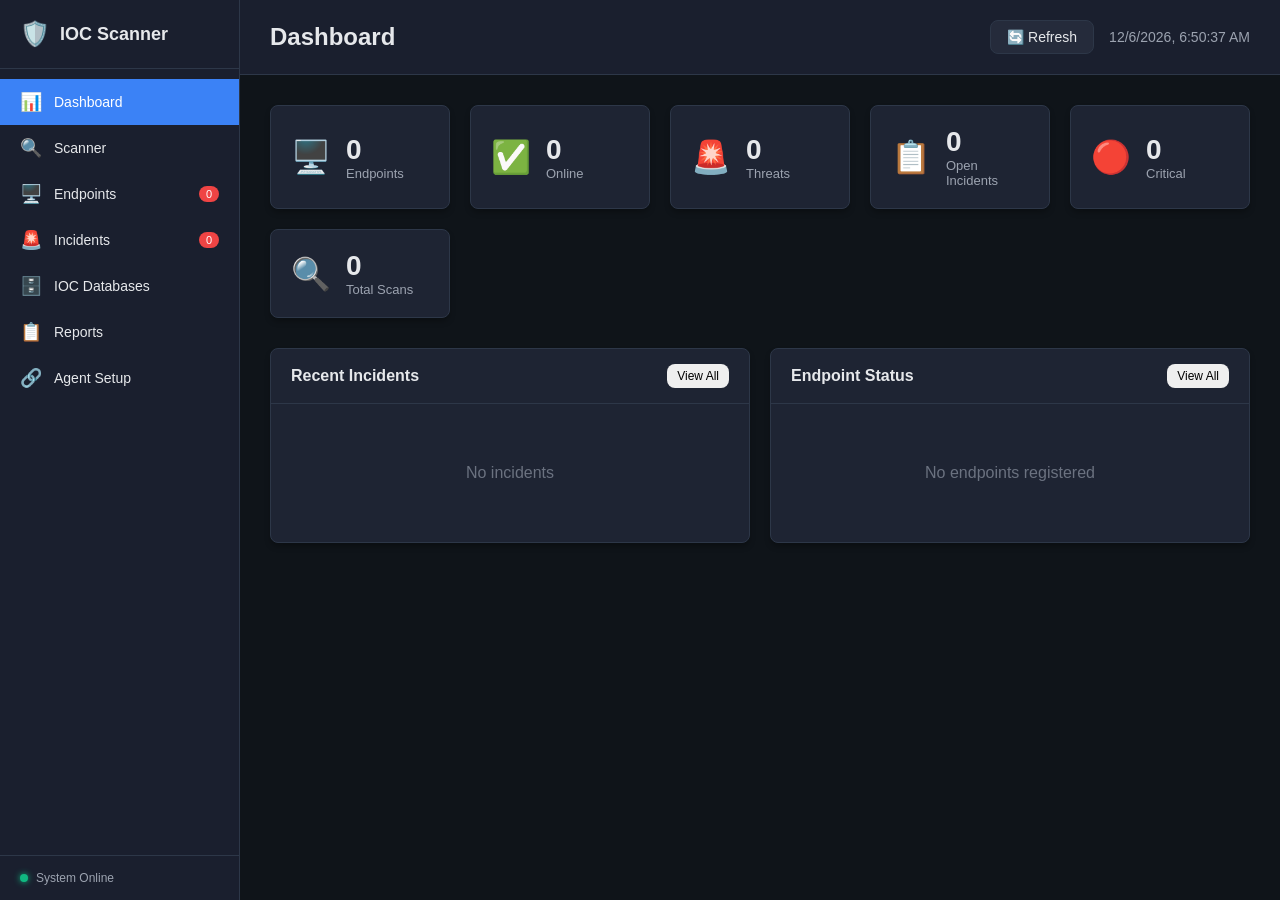
==== index.html @ 297e9d82 "Initial commit: Threat Intelligence & IOC Scanner Platform Features: - C-based IOC scanner with SHA-" ====
<!DOCTYPE html>
<html lang="en">
<head>
    <meta charset="UTF-8">
    <meta name="viewport" content="width=device-width, initial-scale=1.0">
    <title>IOC Scanner - Threat Intelligence Platform</title>
    <link rel="stylesheet" href="/style.css">
</head>
<body>
    <div class="app">
        <!-- Sidebar -->
        <nav class="sidebar">
            <div class="logo">
                <span class="logo-icon">🛡️</span>
                <span class="logo-text">IOC Scanner</span>
            </div>
            <ul class="nav-menu">
                <li class="nav-item active" data-page="dashboard">
                    <span class="nav-icon">📊</span>
                    <span class="nav-label">Dashboard</span>
                </li>
                <li class="nav-item" data-page="scanner">
                    <span class="nav-icon">🔍</span>
                    <span class="nav-label">Scanner</span>
                </li>
                <li class="nav-item" data-page="inventory">
                    <span class="nav-icon">🖥️</span>
                    <span class="nav-label">Endpoints</span>
                    <span class="nav-badge" id="endpoint-count">0</span>
                </li>
                <li class="nav-item" data-page="incidents">
                    <span class="nav-icon">🚨</span>
                    <span class="nav-label">Incidents</span>
                    <span class="nav-badge" id="incident-count">0</span>
                </li>
                <li class="nav-item" data-page="databases">
                    <span class="nav-icon">🗄️</span>
                    <span class="nav-label">IOC Databases</span>
                </li>
                <li class="nav-item" data-page="reports">
                    <span class="nav-icon">📋</span>
                    <span class="nav-label">Reports</span>
                </li>
                <li class="nav-item" data-page="agents">
                    <span class="nav-icon">🔗</span>
                    <span class="nav-label">Agent Setup</span>
                </li>
            </ul>
            <div class="sidebar-footer">
                <div class="status-indicator">
                    <span class="status-dot online"></span>
                    <span>System Online</span>
                </div>
            </div>
        </nav>

        <!-- Main Content -->
        <main class="main-content">
            <!-- Header -->
            <header class="header">
                <h1 class="page-title" id="page-title">Dashboard</h1>
                <div class="header-actions">
                    <button class="btn btn-secondary" id="refresh-btn">🔄 Refresh</button>
                    <span class="header-time" id="header-time"></span>
                </div>
            </header>

            <!-- Dashboard Page -->
            <div class="page active" id="page-dashboard">
                <div class="stats-grid">
                    <div class="stat-card">
                        <div class="stat-icon">🖥️</div>
                        <div class="stat-info">
                            <span class="stat-value" id="stat-endpoints">0</span>
                            <span class="stat-label">Endpoints</span>
                        </div>
                    </div>
                    <div class="stat-card">
                        <div class="stat-icon">✅</div>
                        <div class="stat-info">
                            <span class="stat-value" id="stat-online">0</span>
                            <span class="stat-label">Online</span>
                        </div>
                    </div>
                    <div class="stat-card">
                        <div class="stat-icon">🚨</div>
                        <div class="stat-info">
                            <span class="stat-value" id="stat-threats">0</span>
                            <span class="stat-label">Threats</span>
                        </div>
                    </div>
                    <div class="stat-card">
                        <div class="stat-icon">📋</div>
                        <div class="stat-info">
                            <span class="stat-value" id="stat-incidents">0</span>
                            <span class="stat-label">Open Incidents</span>
                        </div>
                    </div>
                    <div class="stat-card">
                        <div class="stat-icon">🔴</div>
                        <div class="stat-info">
                            <span class="stat-value" id="stat-critical">0</span>
                            <span class="stat-label">Critical</span>
                        </div>
                    </div>
                    <div class="stat-card">
                        <div class="stat-icon">🔍</div>
                        <div class="stat-info">
                            <span class="stat-value" id="stat-scans">0</span>
                            <span class="stat-label">Total Scans</span>
                        </div>
                    </div>
                </div>

                <div class="dashboard-grid">
                    <div class="card">
                        <div class="card-header">
                            <h3>Recent Incidents</h3>
                            <button class="btn btn-sm" onclick="showPage('incidents'); loadIncidents();">View All</button>
                        </div>
                        <div class="card-body" id="recent-incidents">
                            <div class="empty-state">No incidents</div>
                        </div>
                    </div>
                    <div class="card">
                        <div class="card-header">
                            <h3>Endpoint Status</h3>
                            <button class="btn btn-sm" onclick="showPage('inventory')">View All</button>
                        </div>
                        <div class="card-body" id="endpoint-status">
                            <div class="empty-state">No endpoints registered</div>
                        </div>
                    </div>
                </div>
            </div>

            <!-- Scanner Page -->
            <div class="page" id="page-scanner">
                <div class="scan-container">
                    <div class="card">
                        <div class="card-header">
                            <h3>Scan Control</h3>
                        </div>
                        <div class="card-body">
                            <div class="form-group">
                                <label>Target Path</label>
                                <input type="text" id="scan-path" value="/" placeholder="Enter path to scan">
                            </div>
                            <div class="form-group">
                                <label>Endpoint (optional)</label>
                                <select id="scan-agent">
                                    <option value="">Local Machine</option>
                                </select>
                            </div>
                            <div class="form-group">
                                <label>Scan Mode</label>
                                <select id="scan-mode">
                                    <option value="full">Full Scan (with hash matching)</option>
                                    <option value="quick">Quick Scan (skip hashes)</option>
                                </select>
                            </div>
                            <div class="scan-actions">
                                <button class="btn btn-primary" id="start-scan-btn" onclick="startScan()">
                                    ▶ Start Scan
                                </button>
                                <button class="btn btn-danger" id="stop-scan-btn" onclick="stopScan()" disabled>
                                    ⏹ Stop
                                </button>
                            </div>
                        </div>
                    </div>

                    <div class="card">
                        <div class="card-header">
                            <h3>Scan Progress</h3>
                            <span class="scan-status" id="scan-status">Idle</span>
                        </div>
                        <div class="card-body">
                            <div class="progress-container">
                                <div class="progress-bar" id="scan-progress"></div>
                            </div>
                            <div class="scan-stats">
                                <div class="scan-stat">
                                    <span class="scan-stat-value" id="scan-files">0</span>
                                    <span class="scan-stat-label">Files Scanned</span>
                                </div>
                                <div class="scan-stat">
                                    <span class="scan-stat-value" id="scan-dirs">0</span>
                                    <span class="scan-stat-label">Directories</span>
                                </div>
                                <div class="scan-stat">
                                    <span class="scan-stat-value" id="scan-threats">0</span>
                                    <span class="scan-stat-label">Threats</span>
                                </div>
                                <div class="scan-stat">
                                    <span class="scan-stat-value" id="scan-errors">0</span>
                                    <span class="scan-stat-label">Errors</span>
                                </div>
                            </div>
                            <div class="current-file">
                                <span class="current-file-label">Currently scanning:</span>
                                <span class="current-file-path" id="current-file">-</span>
                            </div>
                        </div>
                    </div>

                    <div class="card card-full">
                        <div class="card-header">
                            <h3>Detected Threats</h3>
                        </div>
                        <div class="card-body">
                            <div class="threats-list" id="threats-list">
                                <div class="empty-state">No threats detected</div>
                            </div>
                        </div>
                    </div>

                    <div class="card card-full">
                        <div class="card-header">
                            <h3>Scan Log</h3>
                        </div>
                        <div class="card-body">
                            <div class="scan-log" id="scan-log">
                                <div class="log-entry log-info">Ready to scan</div>
                            </div>
                        </div>
                    </div>
                </div>
            </div>

            <!-- Inventory Page -->
            <div class="page" id="page-inventory">
                <div class="card">
                    <div class="card-header">
                        <h3>Endpoint Inventory</h3>
                        <button class="btn btn-secondary" onclick="refreshInventory()">🔄 Refresh</button>
                    </div>
                    <div class="card-body">
                        <div class="table-container">
                            <table class="data-table" id="inventory-table">
                                <thead>
                                    <tr>
                                        <th>ID</th>
                                        <th>Hostname</th>
                                        <th>IP Address</th>
                                        <th>OS</th>
                                        <th>Status</th>
                                        <th>Last Seen</th>
                                        <th>Scans</th>
                                        <th>Threats</th>
                                        <th>Actions</th>
                                    </tr>
                                </thead>
                                <tbody id="inventory-body">
                                    <tr><td colspan="9" class="empty-state">No endpoints registered</td></tr>
                                </tbody>
                            </table>
                        </div>
                    </div>
                </div>
            </div>

            <!-- Incidents Page -->
            <div class="page" id="page-incidents">
                <div class="card">
                    <div class="card-header">
                        <h3>Incidents & Alarms</h3>
                        <div class="header-actions">
                            <select id="incident-filter" onchange="filterIncidents()">
                                <option value="all">All</option>
                                <option value="open">Open</option>
                                <option value="critical">Critical</option>
                                <option value="high">High</option>
                                <option value="resolved">Resolved</option>
                            </select>
                        </div>
                    </div>
                    <div class="card-body">
                        <div class="table-container">
                            <table class="data-table" id="incidents-table">
                                <thead>
                                    <tr>
                                        <th>ID</th>
                                        <th>Time</th>
                                        <th>Severity</th>
                                        <th>Title</th>
                                        <th>Source</th>
                                        <th>Type</th>
                                        <th>Status</th>
                                        <th>Actions</th>
                                    </tr>
                                </thead>
                                <tbody id="incidents-body">
                                    <tr><td colspan="8" class="empty-state">No incidents</td></tr>
                                </tbody>
                            </table>
                        </div>
                    </div>
                </div>
            </div>

            <!-- Databases Page -->
            <div class="page" id="page-databases">
                <div class="card">
                    <div class="card-header">
                        <h3>IOC Databases</h3>
                        <button class="btn btn-primary" onclick="showAddDatabase()">+ Add Database</button>
                    </div>
                    <div class="card-body">
                        <div class="table-container">
                            <table class="data-table">
                                <thead>
                                    <tr>
                                        <th>Name</th>
                                        <th>Entries</th>
                                        <th>Size</th>
                                        <th>Actions</th>
                                    </tr>
                                </thead>
                                <tbody id="databases-body">
                                    <tr><td colspan="4" class="empty-state">No databases</td></tr>
                                </tbody>
                            </table>
                        </div>
                    </div>
                </div>
            </div>

            <!-- Reports Page -->
            <div class="page" id="page-reports">
                <div class="card">
                    <div class="card-header">
                        <h3>Scan Reports</h3>
                    </div>
                    <div class="card-body">
                        <div class="table-container">
                            <table class="data-table">
                                <thead>
                                    <tr>
                                        <th>Name</th>
                                        <th>Size</th>
                                        <th>Modified</th>
                                        <th>Actions</th>
                                    </tr>
                                </thead>
                                <tbody id="reports-body">
                                    <tr><td colspan="4" class="empty-state">No reports</td></tr>
                                </tbody>
                            </table>
                        </div>
                    </div>
                </div>
            </div>

            <!-- Agent Setup Page -->
            <div class="page" id="page-agents">
                <div class="card">
                    <div class="card-header">
                        <h3>Agent Deployment</h3>
                    </div>
                    <div class="card-body">
                        <p>Deploy the agent on remote servers to enable centralized scanning and monitoring.</p>
                        <div class="agent-install">
                            <h4>Quick Install (one-liner)</h4>
                            <div class="code-block">
                                <code id="agent-install-curl">curl -sL http://YOUR_SERVER:8443/api/agent/script | sudo bash -s run</code>
                                <button class="btn btn-sm" onclick="copyAgentCode()">📋 Copy</button>
                            </div>
                            <h4>Manual Install</h4>
                            <div class="code-block">
                                <code>wget http://YOUR_SERVER:8443/api/agent/script -O ioc_agent.sh
chmod +x ioc_agent.sh
sudo ./ioc_agent.sh register
sudo ./ioc_agent.sh run &</code>
                            </div>
                            <h4>Environment Variables</h4>
                            <ul>
                                <li><code>SERVER_URL</code> - URL of this platform server</code></li>
                                <li><code>SCAN_DIR</code> - Directory to scan (default: /)</li>
                            </ul>
                        </div>
                    </div>
                </div>
            </div>
        </main>
    </div>

    <!-- Incident Detail Modal -->
    <div class="modal" id="incident-modal">
        <div class="modal-content">
            <div class="modal-header">
                <h3 id="modal-title">Incident Detail</h3>
                <button class="modal-close" onclick="closeModal()">&times;</button>
            </div>
            <div class="modal-body" id="modal-body"></div>
            <div class="modal-footer">
                <button class="btn btn-secondary" onclick="closeModal()">Close</button>
                <button class="btn btn-primary" id="modal-resolve-btn" onclick="resolveIncident()">Mark Resolved</button>
            </div>
        </div>
    </div>

    <script src="/app.js"></script>
</body>
</html>
---- style.css ----
/* IOC Scanner - Threat Intelligence Platform Styles */
:root {
    --bg-primary: #0f1419;
    --bg-secondary: #1a1f2e;
    --bg-tertiary: #252b3b;
    --bg-card: #1e2433;
    --text-primary: #e6e8eb;
    --text-secondary: #9ca3b0;
    --text-muted: #6b7280;
    --accent-primary: #3b82f6;
    --accent-success: #10b981;
    --accent-warning: #f59e0b;
    --accent-danger: #ef4444;
    --accent-info: #6366f1;
    --border-color: #2d3748;
    --shadow: 0 4px 6px -1px rgba(0, 0, 0, 0.3);
    --radius: 8px;
}

* {
    margin: 0;
    padding: 0;
    box-sizing: border-box;
}

body {
    font-family: -apple-system, BlinkMacSystemFont, 'Segoe UI', Roboto, sans-serif;
    background: var(--bg-primary);
    color: var(--text-primary);
    min-height: 100vh;
}

.app {
    display: flex;
    min-height: 100vh;
}

/* Sidebar */
.sidebar {
    width: 240px;
    background: var(--bg-secondary);
    border-right: 1px solid var(--border-color);
    display: flex;
    flex-direction: column;
    position: fixed;
    height: 100vh;
    z-index: 100;
}

.logo {
    padding: 20px;
    display: flex;
    align-items: center;
    gap: 10px;
    border-bottom: 1px solid var(--border-color);
}

.logo-icon {
    font-size: 24px;
}

.logo-text {
    font-size: 18px;
    font-weight: 700;
    color: var(--text-primary);
}

.nav-menu {
    list-style: none;
    padding: 10px 0;
    flex: 1;
}

.nav-item {
    display: flex;
    align-items: center;
    gap: 12px;
    padding: 12px 20px;
    cursor: pointer;
    transition: background 0.2s;
    position: relative;
}

.nav-item:hover {
    background: var(--bg-tertiary);
}

.nav-item.active {
    background: var(--accent-primary);
    color: white;
}

.nav-icon {
    font-size: 18px;
}

.nav-label {
    flex: 1;
    font-size: 14px;
    font-weight: 500;
}

.nav-badge {
    background: var(--accent-danger);
    color: white;
    font-size: 11px;
    padding: 2px 6px;
    border-radius: 10px;
    min-width: 20px;
    text-align: center;
}

.nav-item.active .nav-badge {
    background: rgba(255,255,255,0.3);
}

.sidebar-footer {
    padding: 15px 20px;
    border-top: 1px solid var(--border-color);
}

.status-indicator {
    display: flex;
    align-items: center;
    gap: 8px;
    font-size: 12px;
    color: var(--text-secondary);
}

.status-dot {
    width: 8px;
    height: 8px;
    border-radius: 50%;
}

.status-dot.online {
    background: var(--accent-success);
    box-shadow: 0 0 6px var(--accent-success);
}

.status-dot.offline {
    background: var(--accent-danger);
}

/* Main Content */
.main-content {
    flex: 1;
    margin-left: 240px;
    display: flex;
    flex-direction: column;
}

.header {
    padding: 20px 30px;
    border-bottom: 1px solid var(--border-color);
    display: flex;
    align-items: center;
    justify-content: space-between;
    background: var(--bg-secondary);
}

.page-title {
    font-size: 24px;
    font-weight: 600;
}

.header-actions {
    display: flex;
    align-items: center;
    gap: 15px;
}

.header-time {
    color: var(--text-secondary);
    font-size: 14px;
}

/* Pages */
.page {
    display: none;
    padding: 30px;
    flex: 1;
}

.page.active {
    display: block;
}

/* Cards */
.card {
    background: var(--bg-card);
    border: 1px solid var(--border-color);
    border-radius: var(--radius);
    margin-bottom: 20px;
    box-shadow: var(--shadow);
}

.card-full {
    grid-column: 1 / -1;
}

.card-header {
    padding: 15px 20px;
    border-bottom: 1px solid var(--border-color);
    display: flex;
    align-items: center;
    justify-content: space-between;
}

.card-header h3 {
    font-size: 16px;
    font-weight: 600;
}

.card-body {
    padding: 20px;
}

/* Stats Grid */
.stats-grid {
    display: grid;
    grid-template-columns: repeat(auto-fit, minmax(180px, 1fr));
    gap: 20px;
    margin-bottom: 30px;
}

.stat-card {
    background: var(--bg-card);
    border: 1px solid var(--border-color);
    border-radius: var(--radius);
    padding: 20px;
    display: flex;
    align-items: center;
    gap: 15px;
    box-shadow: var(--shadow);
}

.stat-icon {
    font-size: 32px;
}

.stat-info {
    display: flex;
    flex-direction: column;
}

.stat-value {
    font-size: 28px;
    font-weight: 700;
}

.stat-label {
    font-size: 13px;
    color: var(--text-secondary);
}

/* Dashboard Grid */
.dashboard-grid {
    display: grid;
    grid-template-columns: 1fr 1fr;
    gap: 20px;
}

/* Scan Page */
.scan-container {
    max-width: 1000px;
}

.scan-actions {
    display: flex;
    gap: 10px;
    margin-top: 20px;
}

.scan-status {
    padding: 4px 12px;
    border-radius: 20px;
    font-size: 12px;
    font-weight: 500;
    background: var(--bg-tertiary);
}

.scan-status.scanning {
    background: var(--accent-warning);
    color: #000;
}

.scan-status.completed {
    background: var(--accent-success);
}

.scan-status.error {
    background: var(--accent-danger);
}

/* Progress Bar */
.progress-container {
    height: 8px;
    background: var(--bg-tertiary);
    border-radius: 4px;
    overflow: hidden;
    margin-bottom: 20px;
}

.progress-bar {
    height: 100%;
    background: linear-gradient(90deg, var(--accent-primary), var(--accent-info));
    width: 0%;
    transition: width 0.3s ease;
    border-radius: 4px;
}

.scan-stats {
    display: grid;
    grid-template-columns: repeat(4, 1fr);
    gap: 15px;
    margin-bottom: 20px;
}

.scan-stat {
    text-align: center;
    padding: 15px;
    background: var(--bg-tertiary);
    border-radius: var(--radius);
}

.scan-stat-value {
    display: block;
    font-size: 24px;
    font-weight: 700;
    color: var(--accent-primary);
}

.scan-stat-label {
    font-size: 12px;
    color: var(--text-secondary);
}

.current-file {
    padding: 10px 15px;
    background: var(--bg-tertiary);
    border-radius: var(--radius);
    font-size: 13px;
}

.current-file-label {
    color: var(--text-secondary);
}

.current-file-path {
    color: var(--accent-primary);
    font-family: monospace;
    word-break: break-all;
}

/* Threats List */
.threats-list {
    max-height: 400px;
    overflow-y: auto;
}

.threat-item {
    padding: 15px;
    border: 1px solid var(--border-color);
    border-radius: var(--radius);
    margin-bottom: 10px;
    background: rgba(239, 68, 68, 0.05);
    border-left: 3px solid var(--accent-danger);
}

.threat-file {
    font-family: monospace;
    font-size: 13px;
    color: var(--text-primary);
    margin-bottom: 5px;
}

.threat-meta {
    display: flex;
    gap: 15px;
    font-size: 12px;
    color: var(--text-secondary);
}

.threat-family {
    color: var(--accent-warning);
    font-weight: 600;
}

/* Scan Log */
.scan-log {
    max-height: 300px;
    overflow-y: auto;
    font-family: monospace;
    font-size: 12px;
    background: var(--bg-primary);
    padding: 15px;
    border-radius: var(--radius);
}

.log-entry {
    padding: 2px 0;
    border-bottom: 1px solid rgba(255,255,255,0.05);
}

.log-info { color: var(--accent-info); }
.log-success { color: var(--accent-success); }
.log-warning { color: var(--accent-warning); }
.log-error { color: var(--accent-danger); }
.log-threat { color: var(--accent-danger); font-weight: bold; }

/* Buttons */
.btn {
    padding: 8px 16px;
    border: none;
    border-radius: var(--radius);
    cursor: pointer;
    font-size: 14px;
    font-weight: 500;
    transition: all 0.2s;
    display: inline-flex;
    align-items: center;
    gap: 5px;
}

.btn:disabled {
    opacity: 0.5;
    cursor: not-allowed;
}

.btn-primary {
    background: var(--accent-primary);
    color: white;
}

.btn-primary:hover:not(:disabled) {
    background: #2563eb;
}

.btn-secondary {
    background: var(--bg-tertiary);
    color: var(--text-primary);
    border: 1px solid var(--border-color);
}

.btn-secondary:hover {
    background: #3a4559;
}

.btn-danger {
    background: var(--accent-danger);
    color: white;
}

.btn-danger:hover:not(:disabled) {
    background: #dc2626;
}

.btn-sm {
    padding: 5px 10px;
    font-size: 12px;
}

/* Tables */
.table-container {
    overflow-x: auto;
}

.data-table {
    width: 100%;
    border-collapse: collapse;
}

.data-table th,
.data-table td {
    padding: 12px 15px;
    text-align: left;
    border-bottom: 1px solid var(--border-color);
}

.data-table th {
    background: var(--bg-tertiary);
    font-weight: 600;
    font-size: 13px;
    text-transform: uppercase;
    color: var(--text-secondary);
}

.data-table tr:hover {
    background: var(--bg-tertiary);
}

/* Status Badges */
.badge {
    padding: 3px 8px;
    border-radius: 12px;
    font-size: 11px;
    font-weight: 600;
    text-transform: uppercase;
}

.badge-online { background: rgba(16, 185, 129, 0.2); color: var(--accent-success); }
.badge-offline { background: rgba(239, 68, 68, 0.2); color: var(--accent-danger); }
.badge-critical { background: rgba(239, 68, 68, 0.2); color: var(--accent-danger); }
.badge-high { background: rgba(245, 158, 11, 0.2); color: var(--accent-warning); }
.badge-medium { background: rgba(59, 130, 246, 0.2); color: var(--accent-primary); }
.badge-low { background: rgba(107, 114, 128, 0.2); color: var(--text-secondary); }
.badge-info { background: rgba(99, 102, 241, 0.2); color: var(--accent-info); }
.badge-open { background: rgba(239, 68, 68, 0.2); color: var(--accent-danger); }
.badge-resolved { background: rgba(16, 185, 129, 0.2); color: var(--accent-success); }
.badge-investigating { background: rgba(245, 158, 11, 0.2); color: var(--accent-warning); }

/* Forms */
.form-group {
    margin-bottom: 15px;
}

.form-group label {
    display: block;
    margin-bottom: 5px;
    font-size: 13px;
    color: var(--text-secondary);
}

.form-group input,
.form-group select {
    width: 100%;
    padding: 10px 12px;
    background: var(--bg-tertiary);
    border: 1px solid var(--border-color);
    border-radius: var(--radius);
    color: var(--text-primary);
    font-size: 14px;
}

.form-group input:focus,
.form-group select:focus {
    outline: none;
    border-color: var(--accent-primary);
}

/* Empty State */
.empty-state {
    text-align: center;
    padding: 40px;
    color: var(--text-muted);
}

/* Modal */
.modal {
    display: none;
    position: fixed;
    top: 0;
    left: 0;
    right: 0;
    bottom: 0;
    background: rgba(0, 0, 0, 0.7);
    z-index: 1000;
    align-items: center;
    justify-content: center;
}

.modal.active {
    display: flex;
}

.modal-content {
    background: var(--bg-card);
    border: 1px solid var(--border-color);
    border-radius: var(--radius);
    width: 90%;
    max-width: 600px;
    max-height: 80vh;
    overflow-y: auto;
}

.modal-header {
    padding: 15px 20px;
    border-bottom: 1px solid var(--border-color);
    display: flex;
    align-items: center;
    justify-content: space-between;
}

.modal-close {
    background: none;
    border: none;
    color: var(--text-secondary);
    font-size: 24px;
    cursor: pointer;
}

.modal-body {
    padding: 20px;
}

.modal-footer {
    padding: 15px 20px;
    border-top: 1px solid var(--border-color);
    display: flex;
    justify-content: flex-end;
    gap: 10px;
}

/* Code Block */
.code-block {
    background: var(--bg-primary);
    border: 1px solid var(--border-color);
    border-radius: var(--radius);
    padding: 15px;
    margin: 10px 0;
    display: flex;
    align-items: center;
    justify-content: space-between;
    font-family: monospace;
    font-size: 13px;
}

.code-block code {
    flex: 1;
    word-break: break-all;
    color: var(--accent-success);
}

.agent-install {
    margin-top: 20px;
}

.agent-install h4 {
    margin: 20px 0 10px;
    color: var(--text-primary);
}

.agent-install ul {
    margin-left: 20px;
    color: var(--text-secondary);
}

.agent-install li {
    margin: 5px 0;
}

/* Responsive */
@media (max-width: 768px) {
    .sidebar {
        width: 60px;
    }
    .nav-label, .nav-badge, .logo-text {
        display: none;
    }
    .main-content {
        margin-left: 60px;
    }
    .dashboard-grid {
        grid-template-columns: 1fr;
    }
    .scan-stats {
        grid-template-columns: repeat(2, 1fr);
    }
}
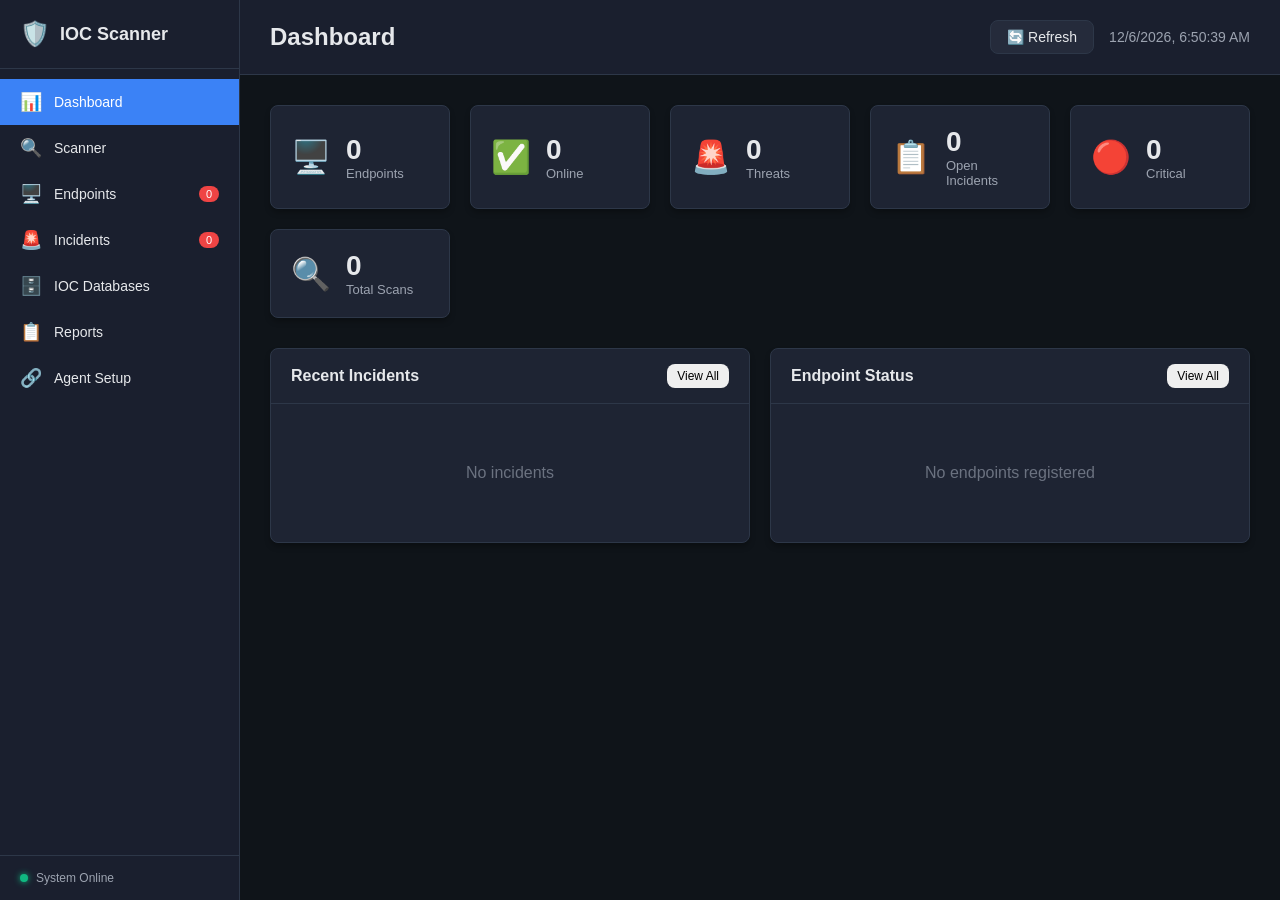
==== commit 3c44794b: "Phase 0: canonical event schema, connector layer, control plane, auth Platform foundation: normalize" ====
--- a/index.html
+++ b/index.html
@@ -7,7 +7,33 @@
     <link rel="stylesheet" href="/style.css">
 </head>
 <body>
-    <div class="app">
+    <!-- Login gate: shown until a valid session key is exchanged for a cookie.
+         Kept outside .app so the dashboard is not interactive before auth. -->
+    <div id="login-gate" style="display:none; position:fixed; inset:0; z-index:1000;
+                background:#0b1220; align-items:center; justify-content:center;">
+        <form id="login-form" style="background:#111a2e; border:1px solid #1f2d4a;
+                border-radius:10px; padding:32px 36px; width:340px;">
+            <h2 style="margin:0 0 4px; color:#e6edf7; font-size:18px;">IOC Scanner</h2>
+            <p style="margin:0 0 20px; color:#7d8db0; font-size:13px;">
+                Enter the session key printed by the server on startup.
+            </p>
+            <input type="password" id="login-key" autocomplete="off" autofocus
+                   placeholder="session key"
+                   style="width:100%; box-sizing:border-box; padding:10px 12px;
+                          background:#0b1220; color:#e6edf7; font-size:14px;
+                          border:1px solid #1f2d4a; border-radius:6px;">
+            <p id="login-error" style="color:#ff6b6b; font-size:12px; min-height:16px;
+                                   margin:8px 0 0;"></p>
+            <button type="submit"
+                    style="width:100%; margin-top:12px; padding:10px;
+                           background:#3b82f6; color:#fff; border:none;
+                           border-radius:6px; font-size:14px; cursor:pointer;">
+                Sign in
+            </button>
+        </form>
+    </div>
+
+    <div class="app" id="app">
         <!-- Sidebar -->
         <nav class="sidebar">
             <div class="logo">
